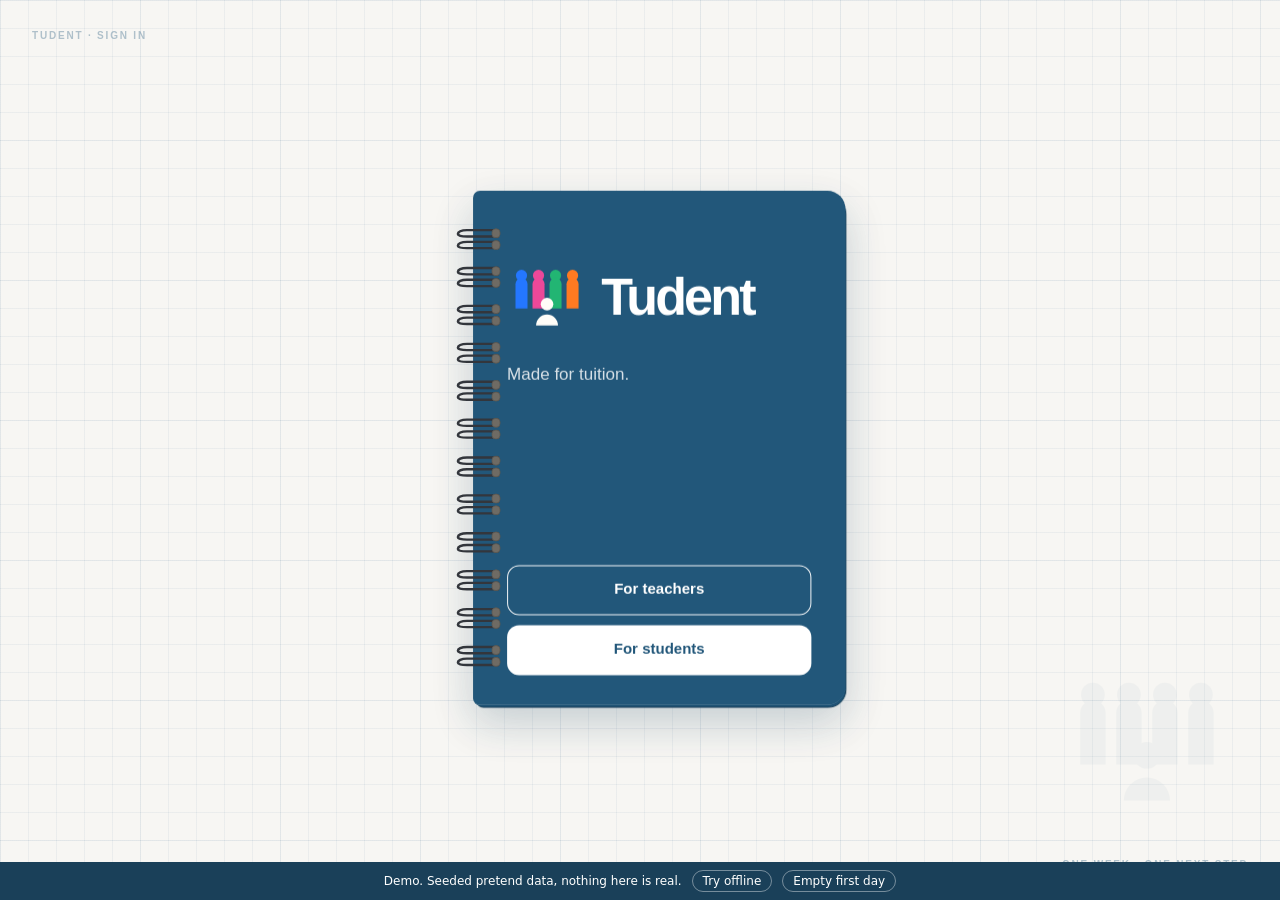
==== app/index.html @ 40d22a4b "Appearance picker live: five accents, semantic status locked Co-Authored-By: Claude Opus 5 <noreply@" ====
<!doctype html>
<html lang="en">
<head>
  <meta charset="UTF-8" />
  <meta name="viewport" content="width=device-width, initial-scale=1, viewport-fit=cover" />
  <meta name="theme-color" content="#f7f6f3" />
  <!-- Installability. The manifest, the icons and a service worker are the
       three things a browser wants before it will offer "Add to home screen".
       Icons are BUILD OUTPUT of packages/ui/icons: run scripts/build-icons.mjs,
       never hand-edit a PNG. Every one uses the SMALL CUT, because an icon is
       always small and the five-figure mark is illegible below about 64px
       (BRAND section 11, 2026-08-15). -->
  <link rel="manifest" href="./manifest.webmanifest" />
  <link rel="icon" href="./icons/favicon.svg" type="image/svg+xml" />
  <link rel="icon" href="./icons/favicon-32.png" sizes="32x32" type="image/png" />
  <link rel="icon" href="./icons/favicon-16.png" sizes="16x16" type="image/png" />
  <link rel="apple-touch-icon" href="./icons/apple-touch-icon.png" />
  <meta name="apple-mobile-web-app-capable" content="yes" />
  <meta name="apple-mobile-web-app-status-bar-style" content="default" />
  <meta name="apple-mobile-web-app-title" content="Tudent" />
  <title>Tudent</title>
  <script type="module" crossorigin src="./assets/index-Cj8TeMEC.js"></script>
  <link rel="stylesheet" crossorigin href="./assets/index-D0uUT3bD.css">
</head>
<body>
  <div class="statusfill" aria-hidden="true"></div>
  <div id="app">
    <!-- Usable navigation BEFORE any enhancement: if no script ever runs,
         these ordinary links still route. The app replaces this node. -->
    <nav aria-label="Open Tudent" style="min-height:100dvh;display:flex;flex-direction:column;align-items:center;justify-content:center;gap:12px;padding:20px">
      <strong style="font-size:26px">Tudent</strong>
      <p>Made for tuition.</p>
      <a href="../teacher/" data-nojs-teacher>For teachers</a>
      <a href="#student" data-nojs-student>For students</a>
      <noscript><p>Tudent needs JavaScript to sign you in. The links above
      still take you to the right door.</p></noscript>
    </nav>
  </div>
</body>
</html>
---- app/assets/index-D0uUT3bD.css ----
:root{--sat: env(safe-area-inset-top, 0px);--sab: env(safe-area-inset-bottom, 0px);--bg: #0d1a24;--bg-2: #122433;--card: #16293a;--surface-2: #1c3247;--ink: #f2f6f9;--ink-2: #9db2c4;--muted: #7893a9;--line: #22415a;--accent: #3d9be9;--accent-deep: #2b7fc4;--accent-ink: #08131c;--danger: #e36b5f;--good: #37c48b;--warn: #e2a33f;--role-personal: var(--accent);--role-attention: var(--accent)}:root[data-accent=multi]{--accent: #3d9be9;--accent-deep: #2b7fc4;--role-personal: #fb7c02;--role-attention: #f2789f}:root[data-accent=blue]{--accent: #3d9be9;--accent-deep: #2b7fc4}:root[data-accent=pink]{--accent: #f2789f;--accent-deep: #d1567e}:root[data-accent=green]{--accent: #34c78a;--accent-deep: #24a26e}:root[data-accent=orange]{--accent: #fb9d3c;--accent-deep: #d97e20}:root{--t-caption: 13px;--t-body: 15px;--t-title: 18px;--t-heading: 22px;--t-display: 26px;--track-title: -.01em;--track-heading: -.015em;--track-display: -.02em;--leading-body: 1.5;--leading-tight: 1.25;--s1: 4px;--s2: 8px;--s3: 12px;--s4: 16px;--s5: 20px;--s6: 24px;--s8: 32px;--gap: var(--s3);--gap-tight: var(--s2);--gap-sec: var(--s6);--ease: cubic-bezier(.2, 0, 0, 1);--dur-fast: .15s;--dur: .2s}*{box-sizing:border-box;margin:0}[hidden]{display:none!important}html{touch-action:manipulation;overscroll-behavior-y:none;-webkit-text-size-adjust:100%}body{background:var(--bg);background-image:radial-gradient(1200px 600px at 50% -10%,color-mix(in srgb,var(--accent) 13%,transparent),transparent 60%);color:var(--ink);font:var(--t-body)/var(--leading-body) -apple-system,BlinkMacSystemFont,"Segoe UI",Roboto,sans-serif;min-height:100dvh;overscroll-behavior-y:none;padding-bottom:calc(var(--s6) + var(--sab))}*{-webkit-tap-highlight-color:transparent}button,[role=button],a.btn{-webkit-touch-callout:none;-webkit-user-select:none;user-select:none}.statusfill{position:fixed;top:0;left:0;right:0;height:var(--sat);background:var(--bg);z-index:40}.entry-canvas,.book-scene{--bg: #f7f6f3;--card: #ffffff;--ink: #191817;--ink-2: #454138;--muted: #6f6b64;--line: #e4e1da;--accent: #22577a;--accent-deep: #1a4059;--accent-ink: #ffffff;--danger: #9c3325;color:var(--ink)}.entry-canvas .card,.book-scene .card{box-shadow:none;border-radius:12px}.entry-canvas .btn.primary,.book-scene .btn.primary{box-shadow:none;font-weight:600}.topbar{position:sticky;top:0;z-index:30;background:var(--bg);padding:calc(var(--s4) + var(--sat)) var(--s5) var(--s4);display:flex;align-items:baseline;gap:var(--s3)}.topbar h1{font-size:var(--t-title);font-weight:700;letter-spacing:var(--track-title);line-height:1.5}.topbar .back{border:0;background:none;color:var(--muted);font-size:var(--t-body);padding:var(--s1) var(--s2) var(--s1) 0;cursor:pointer}.page{max-width:560px;margin:0 auto;padding:var(--s1) var(--s5) 0}.page>*+*{margin-top:var(--gap)}.page>.sec{margin-top:var(--gap-sec)}.page>.sec+*{margin-top:var(--gap-tight)}@keyframes page-enter{0%{opacity:0;transform:translateY(6px)}to{opacity:1;transform:translateY(0)}}.page>*{animation:page-enter var(--dur) var(--ease) both}.lede{font-size:var(--t-heading);font-weight:750;letter-spacing:var(--track-heading);line-height:var(--leading-tight);max-width:26ch}.sec{font-size:var(--t-caption);font-weight:600;color:var(--muted)}.hint{font-size:var(--t-caption);color:var(--muted)}.strong{font-weight:650}.card{background:var(--card);border:1px solid var(--line);border-radius:16px;padding:var(--s4);box-shadow:0 10px 26px #00000047,inset 0 1px #ffffff0d}.card.primary{border:1.5px solid var(--accent);box-shadow:0 6px 18px color-mix(in srgb,var(--accent) 10%,transparent)}.plain-list{display:flex;flex-direction:column}.plain-list>*{padding:var(--s3) 0;border-top:1px solid var(--line)}.plain-list>:first-child{border-top:0}.li-row{display:flex;align-items:flex-start;gap:var(--s3);padding:var(--s3) 0;border-top:1px solid var(--line);font-size:var(--t-caption);color:var(--ink-2);text-align:left}.li-row:first-of-type{border-top:0}.li-icon{width:18px;height:18px;flex:none;margin-top:1px;color:var(--muted)}.card>*+*{margin-top:calc(var(--s2) + 2px)}.row{display:flex;align-items:center;justify-content:space-between;gap:var(--s3)}.row .grow{flex:1;min-width:0}.list{display:flex;flex-direction:column}.list>*{padding:var(--s3) 0;border-top:1px solid var(--line)}.list>:first-child{border-top:0;padding-top:0}.list>:last-child{padding-bottom:0}.list>.today{padding-block:var(--s4)}.today .strong{font-size:var(--t-title);font-weight:700;letter-spacing:var(--track-title)}.today .strong+.hint{color:var(--accent);font-weight:600}.empty{text-align:center;padding:var(--s8) var(--s4);font-size:var(--t-body);color:var(--muted);max-width:30ch;margin-inline:auto}.qr-card{display:flex;flex-direction:column;align-items:center;gap:var(--s2)}.qr-box{width:220px;max-width:100%;background:#fff;color:#000;border-radius:12px;padding:var(--s3)}.qr-box svg{display:block;width:100%;height:auto}.accent-choices{display:flex;flex-wrap:wrap;gap:var(--s2)}.accent-choice{min-height:44px;display:inline-flex;align-items:center;gap:var(--s2);padding:0 var(--s3);border:1px solid var(--line);border-radius:14px;background:var(--card);color:var(--ink-2);font:inherit;font-weight:650;font-size:var(--t-caption)}.accent-choice[aria-pressed=true]{border-color:var(--accent);color:var(--ink);box-shadow:0 0 0 2px color-mix(in srgb,var(--accent) 34%,transparent)}.accent-swatch{--sw: var(--accent);width:16px;height:16px;border-radius:50%;flex:0 0 auto;background:var(--sw)}.accent-swatch.multi{width:38px;border-radius:6px;background:linear-gradient(90deg,#3d9be9 0,#3d9be9 25%,#f2789f 25%,#f2789f 50%,#34c78a 50%,#34c78a 75%,#fb9d3c 75%)}.sec{display:flex;align-items:center;gap:var(--s2);letter-spacing:.1em;text-transform:uppercase;font-size:12px}.sec:after{content:"";flex:1;height:1px;background:var(--line)}.hero{position:relative;overflow:hidden;border-radius:20px;padding:var(--s5);background:linear-gradient(155deg,color-mix(in srgb,var(--accent) 30%,#0f2233),color-mix(in srgb,var(--accent) 14%,#0d1a24) 62%,color-mix(in srgb,var(--accent) 9%,#0d1a24));border:1px solid color-mix(in srgb,var(--accent) 42%,var(--line));box-shadow:0 18px 40px #0000006b,inset 0 1px #ffffff12}.hero:after{content:"";position:absolute;inset:-40% -30% auto auto;width:260px;height:260px;pointer-events:none;background:radial-gradient(circle,color-mix(in srgb,var(--accent) 34%,transparent),transparent 62%)}.hero .eyebrow{display:flex;align-items:center;gap:7px;font-size:11.5px;font-weight:750;letter-spacing:.1em;text-transform:uppercase;color:#8ecbff;margin-bottom:var(--s3)}.hero h2,.hero .h2{font-size:23px;line-height:1.5;letter-spacing:-.02em;font-weight:750}.hero .meta{margin-top:5px;font-size:13.5px;color:color-mix(in srgb,var(--ink) 82%,var(--accent))}.hero .btn-row{margin-top:var(--s4)}.dot{width:7px;height:7px;border-radius:50%;background:var(--good);box-shadow:0 0 0 4px #37c48b2e}.stats{display:grid;grid-template-columns:repeat(3,1fr);gap:10px}.stat{background:var(--card);border:1px solid var(--line);border-radius:16px;padding:13px 12px}.stat b{display:block;font-size:21px;font-weight:750;letter-spacing:-.02em}.stat span{display:block;font-size:11.5px;color:var(--muted);margin-top:2px}.stat.good b{color:var(--good)}.stat.warn b{color:var(--warn)}.ico{width:40px;height:40px;border-radius:12px;flex:0 0 auto;background:var(--surface-2);border:1px solid var(--line);display:grid;place-items:center;color:#8ecbff}.pill{font-size:11px;font-weight:750;padding:3px 9px;border-radius:20px;flex:0 0 auto;border:1px solid var(--line);color:var(--ink-2)}.pill.on{background:#37c48b26;color:var(--good);border-color:#37c48b4d}.pill.due{background:#e2a33f24;color:var(--warn);border-color:#e2a33f4d}.money-card .big{font-size:30px;font-weight:750;letter-spacing:-.02em}.split-bar{height:8px;border-radius:5px;background:var(--surface-2);overflow:hidden;margin-top:13px;display:flex}.split-bar i{display:block;height:100%}.legend{display:flex;gap:14px;margin-top:9px;font-size:12px;color:var(--ink-2);flex-wrap:wrap}.legend em{font-style:normal;display:inline-flex;align-items:center;gap:6px}.legend .sw{width:9px;height:9px;border-radius:3px;display:inline-block}label{display:block;font-size:var(--t-caption);color:var(--muted)}label>*+*{margin-top:var(--s1)}input,select{width:100%;font:inherit;color:var(--ink);background:var(--card);border:1px solid var(--line);border-radius:10px;padding:var(--s3)}select{padding-right:calc(var(--s3) + 18px);text-overflow:ellipsis;white-space:nowrap;overflow:hidden}input:focus-visible,select:focus-visible,button:focus-visible{outline:2px solid var(--accent);outline-offset:1px}@media (pointer: coarse){input,select{font-size:16px!important}}.field-pair{display:flex;gap:var(--s2)}.field-pair>*{flex:1;min-width:0}button{font:inherit;cursor:pointer}@media (max-width: 480px){.btn-row{flex-direction:column;align-items:stretch}.btn-row>.btn{width:100%}}.section-nav{display:flex;flex-wrap:wrap;gap:var(--s1) var(--s3)}.section-nav .btn{min-height:44px}button,.btn,[role=button]{transition:transform var(--dur-fast) var(--ease),opacity var(--dur-fast) var(--ease)}button:active,.btn:active,[role=button]:active{transform:scale(.97)}.btn{display:inline-flex;align-items:center;justify-content:center;min-height:44px;padding:0 var(--s5);border-radius:10px;border:1px solid var(--line);background:var(--card);color:var(--ink);font-weight:600;text-decoration:none}.btn.primary{background:var(--accent);border-color:var(--accent);color:var(--accent-ink);font-weight:750;box-shadow:0 8px 20px #2f86cc59}.btn.quiet{border:0;background:none;color:var(--accent);padding:0 var(--s2);min-height:44px}.btn.danger-quiet{border:0;background:none;color:var(--danger);padding:0 var(--s2);min-height:44px}.btn.full{width:100%}.btn[disabled]{opacity:.5;cursor:default;transform:none}.btn-row{display:flex;gap:var(--s2);flex-wrap:wrap}.seg{display:flex;width:100%;border:1px solid var(--line);border-radius:10px;overflow:hidden;background:var(--card)}.seg>button{flex:1 1 0;min-width:0;min-height:44px;border:0;background:none;color:var(--ink-2);font-weight:600;font-size:var(--t-body)}.seg>button+button{border-left:1px solid var(--line)}.seg>button[aria-pressed=true]{background:var(--accent);color:var(--accent-ink)}.reco-title{font-size:var(--t-title);font-weight:700;letter-spacing:var(--track-title);line-height:var(--leading-tight);margin-top:var(--s4)}.tag{display:inline-block;font-size:12px;font-weight:600;padding:2px var(--s2);border-radius:999px;border:1px solid var(--line);color:var(--muted)}.tag.moved,.tag.extra{border-color:var(--accent);color:var(--accent)}.tag.cancelled{text-decoration:none;color:var(--danger);border-color:currentColor}.notice{font-size:var(--t-caption);color:var(--muted)}.error{font-size:var(--t-caption);color:var(--danger)}.code-display{font-size:var(--t-display);font-weight:700;letter-spacing:.06em;font-variant-numeric:tabular-nums;user-select:text;-webkit-user-select:text}.auth-wrap{min-height:calc(100dvh - var(--sat));display:flex;align-items:center;justify-content:center;padding:calc(var(--s4) + var(--sat)) var(--s4) calc(var(--s4) + var(--sab))}.auth-card{width:420px;max-width:94vw}.auth-card>*+*{margin-top:var(--s3)}@media (prefers-reduced-motion: reduce){*{animation:none!important;transition:none!important}}:root{--turn-duration: 2.5s;--turn-ease: cubic-bezier(.65, 0, .35, 1);--hinge-x: 20px;--cover-inside: color-mix(in srgb, var(--accent) 86%, #ffffff);--nb-radius: 18px}.entry-canvas{position:fixed;top:0;right:0;bottom:0;left:0;z-index:0;display:grid;place-items:center;padding:max(24px,env(safe-area-inset-top)) max(12px,env(safe-area-inset-right)) max(24px,env(safe-area-inset-bottom)) max(12px,env(safe-area-inset-left));background-color:var(--bg);background-image:linear-gradient(rgba(34,87,122,.045) 1px,transparent 1px),linear-gradient(90deg,rgba(34,87,122,.045) 1px,transparent 1px),linear-gradient(rgba(34,87,122,.055) 1px,transparent 1px),linear-gradient(90deg,rgba(34,87,122,.055) 1px,transparent 1px);background-size:140px 140px,140px 140px,28px 28px,28px 28px;overflow-x:clip}.paper-chrome{position:absolute;top:0;right:0;bottom:0;left:0;overflow:hidden;color:color-mix(in srgb,var(--accent) 34%,transparent);pointer-events:none}.paper-index,.paper-caption{position:absolute;margin:0;font-size:10px;font-weight:760;letter-spacing:.18em;text-transform:uppercase}.paper-index{top:28px;left:32px}.paper-caption{right:32px;bottom:28px;text-align:right}.paper-swatches{position:absolute;left:32px;bottom:28px;display:flex;gap:7px}.paper-swatches i{width:6px;height:6px;border-radius:50%}.paper-swatches i:nth-child(1){background:#2477ff}.paper-swatches i:nth-child(2){background:#ec4899}.paper-swatches i:nth-child(3){background:#22b573}.paper-swatches i:nth-child(4){background:#ff7a21}.paper-watermark{position:absolute;right:max(40px,calc(50% - 640px));bottom:88px;width:190px;height:144px;opacity:.035}.paper-watermark *{fill:var(--accent)}.paper-watermark .watermark-cutout{fill:var(--bg)}.entry-shell{position:relative;z-index:1;width:min(calc(100vw - 24px),430px)}.scene{position:relative;width:min(100%,calc(76dvh - 79px));margin-inline:auto;padding:10px 10px 14px 30px;perspective:1450px;perspective-origin:22% 50%;overflow:visible}.notebook{position:relative;width:100%;aspect-ratio:.76;transform-style:preserve-3d}.scene[data-turning=true] .cover{will-change:transform}.scene[data-turning=true] .page-content,.scene[data-turning=true] .cover{pointer-events:none}.page-stack,.signin-page,.cover{position:absolute;top:0;right:0;bottom:0;left:18px;border-radius:7px var(--nb-radius) var(--nb-radius) 7px}.page-stack{transform:translate(3px,4px) translateZ(-7px);background:var(--accent);border:1px solid var(--accent-deep)}.signin-page{display:flex;flex-direction:column;justify-content:center;padding:40px 34px 36px 78px;overflow:hidden;background:var(--card);border:1px solid var(--line);box-shadow:0 18px 45px color-mix(in srgb,var(--accent) 8%,transparent);transform:translateZ(0);backface-visibility:hidden;-webkit-backface-visibility:hidden}.page-content{opacity:1;transform:none;pointer-events:none}.scene[data-state=open] .page-content,.scene[data-state=settled] .page-content{pointer-events:auto}.cover{transform-origin:var(--hinge-x) 50%;transform-style:preserve-3d;transform:translateZ(1px) rotateY(0);transition:transform var(--turn-duration) var(--turn-ease)}.scene[data-state=open] .cover,.scene[data-state=settled] .cover{transform:translateZ(-1px) rotateY(-360deg);pointer-events:none}.scene[data-state=settled] .cover{transition:none}.cover-face{position:absolute;top:0;right:0;bottom:0;left:0;overflow:hidden;border-radius:7px var(--nb-radius) var(--nb-radius) 7px;backface-visibility:hidden;-webkit-backface-visibility:hidden}.cover-front{display:flex;flex-direction:column;padding:72px 34px 30px;color:var(--accent-ink);background:var(--accent);transform:translateZ(.4px);box-shadow:0 18px 42px color-mix(in srgb,var(--accent-deep) 16%,transparent)}.cover-back{transform:rotateY(180deg) translateZ(.4px);background:var(--cover-inside);border:1px solid var(--accent-deep);box-shadow:0 16px 36px color-mix(in srgb,var(--accent-deep) 12%,transparent)}.spiral{position:absolute;z-index:20;top:32px;bottom:36px;left:30px;width:48px;display:block;pointer-events:none}.spiral-svg{width:100%;height:100%;overflow:visible}.coil-wire{fill:none;stroke:#33363c;stroke-width:2.6;stroke-linecap:round;stroke-linejoin:round;vector-effect:non-scaling-stroke}.coil-hole{fill:#6f6b64;stroke:#5c5952;stroke-width:.8;vector-effect:non-scaling-stroke}.brand-lockup{display:flex;align-items:center;gap:16px;width:max-content;max-width:100%;margin-bottom:18px}.brand-symbol{width:78px;height:auto;flex:0 0 auto;overflow:visible}.brand-name{margin:0;font-size:clamp(40px,10vw,52px);line-height:.95;letter-spacing:-.055em;font-weight:780}.cover-tagline{max-width:260px;margin:14px 0 0;color:color-mix(in srgb,var(--accent-ink) 82%,transparent);font-size:17px;line-height:1.4}.choices{display:grid;gap:10px;margin-top:auto}.choice{min-height:50px;display:grid;place-items:center;border:1.5px solid color-mix(in srgb,var(--accent-ink) 94%,transparent);border-radius:12px;color:var(--accent-ink);background:transparent;text-decoration:none;font-weight:700;cursor:pointer;transition:transform .12s ease,background-color .12s ease}.choice.primary{color:var(--accent);background:var(--accent-ink)}.choice:active{transform:scale(.985)}.choice:focus-visible,.signin-page .btn:focus-visible{outline:3px solid #ffb35f;outline-offset:3px}.page-wordmark{color:var(--muted);font-size:13px;font-weight:750;letter-spacing:.08em;text-transform:uppercase}.signin-page .page-wordmark{position:absolute;top:26px;left:78px}.signin-page .lede{margin:0;font-size:31px;line-height:1.1;letter-spacing:-.035em}.signin-page>.hint{margin:18px 0 36px;font-size:16px;line-height:1.55;max-width:30ch}.signin-page .signin-support{margin-top:16px;max-width:34ch}@media (max-width: 720px){.paper-caption,.paper-watermark{display:none}.paper-index{top:max(14px,env(safe-area-inset-top));left:max(16px,env(safe-area-inset-left));font-size:9px;opacity:.72}.paper-swatches{left:max(16px,env(safe-area-inset-left));bottom:max(14px,env(safe-area-inset-bottom))}}@media (max-width: 480px){.entry-canvas{padding:max(14px,env(safe-area-inset-top)) max(8px,env(safe-area-inset-right)) max(14px,env(safe-area-inset-bottom)) max(8px,env(safe-area-inset-left));background-size:120px 120px,120px 120px,24px 24px,24px 24px}.entry-shell{width:min(100%,390px)}.scene{--hinge-x: 17.5px;padding:6px 6px 10px 24px;perspective:1250px;perspective-origin:18% 50%}.notebook{width:min(100%,calc(76dvh - 43px))}.page-stack,.signin-page,.cover{top:0;right:0;bottom:0;left:16px;border-radius:6px 16px 16px 6px}.cover-front{padding:clamp(54px,9dvh,68px) 24px 24px}.signin-page{padding:30px 22px 30px 64px}.signin-page .page-wordmark{top:20px;left:64px}.cover-front{box-shadow:0 12px 28px color-mix(in srgb,var(--accent-deep) 13%,transparent)}.cover-back{box-shadow:0 10px 24px color-mix(in srgb,var(--accent-deep) 10%,transparent)}.spiral{top:24px;bottom:28px;left:24px;width:43px}.coil-wire{stroke-width:1.8}.brand-lockup{gap:13px;margin-bottom:16px}.brand-symbol{width:68px}.brand-name{font-size:clamp(38px,11vw,46px)}.cover-tagline{margin-top:12px;font-size:15.5px}.choices{gap:9px}.choice{min-height:52px;border-radius:13px}.page-wordmark{font-size:12px}.signin-page .lede{font-size:29px}.signin-page>.hint{margin:16px 0 30px;font-size:15px}.signin-page .btn{min-height:54px;border-radius:13px}}@media (max-width: 340px){.scene{padding-left:20px}.cover-front,.signin-page{padding-inline:20px}.brand-name{font-size:38px}.signin-page .lede{font-size:27px}}@media (max-height: 520px){.paper-index,.paper-swatches{display:none}}@media (max-height: 660px){.entry-shell{width:min(calc(100vw - 16px),350px)}.cover-front,.signin-page{padding-top:clamp(46px,8dvh,58px)}}@media (max-height: 500px) and (orientation: landscape){.notebook{width:min(100%,calc(76dvh - 21px))}}@media (prefers-reduced-motion: reduce){.cover{transform:none!important;transition:opacity .17s linear}.scene[data-state=open] .cover,.scene[data-state=settled] .cover{opacity:0;pointer-events:none}.notebook{transform:none!important;transition:none!important}}.scene[data-presentation=plain]{padding:0;perspective:none}.scene[data-presentation=plain] .notebook{aspect-ratio:auto}.scene[data-presentation=plain] .cover,.scene[data-presentation=plain] .page-stack,.scene[data-presentation=plain] .spiral{display:none}.scene[data-presentation=plain] .signin-page{position:static}.toolbar{display:flex;flex-wrap:wrap;gap:var(--s2);align-items:flex-end}.toolbar>*{flex:1 1 140px;min-width:0}.toolbar .grow-2{flex:2 1 200px}.count-line{font-size:var(--t-caption);color:var(--muted);font-variant-numeric:tabular-nums}.roster-row{display:flex;align-items:flex-start;gap:var(--s3);width:100%;text-align:left;background:none;border:0;padding:var(--s3) 0;border-top:1px solid var(--line);color:inherit;font:inherit}.roster-row:first-child{border-top:0;padding-top:0}.roster-row .grow{flex:1;min-width:0}.roster-name{display:-webkit-box;-webkit-box-orient:vertical;-webkit-line-clamp:2;font-weight:650;overflow:hidden;white-space:normal;overflow-wrap:anywhere}.roster-meta,.roster-sub{display:block;overflow:hidden;text-overflow:ellipsis;white-space:nowrap}.roster-meta{font-size:var(--t-caption);color:var(--ink-2)}.roster-sub{font-size:var(--t-caption);color:var(--muted)}.roster-av{width:36px;height:36px;flex:none;border-radius:999px;background:var(--bg);border:1px solid var(--line);display:flex;align-items:center;justify-content:center;font-size:var(--t-caption);font-weight:650;color:var(--ink-2)}.status-tag{font-size:12px;font-weight:600;padding:2px var(--s2);border-radius:999px;border:1px solid var(--line);color:var(--muted);white-space:nowrap}.status-tag.is-active{border-color:var(--accent);color:var(--accent)}.status-tag.is-ended{border-color:var(--danger);color:var(--danger)}.roster-table{display:none}@media (min-width: 900px){.phone-only{display:none}}@media (max-width: 899px){body.detail-open .roster-pane,body.detail-open #r-export{display:none}}@media (min-width: 900px){.page{max-width:1040px}.roster-list{display:none}.roster-table{display:table;width:100%;border-collapse:collapse}.roster-table th,.roster-table td{text-align:left;padding:var(--s3) var(--s2);border-bottom:1px solid var(--line);font-size:var(--t-body)}.roster-table th{font-size:var(--t-caption);font-weight:600;color:var(--muted);border-bottom:1px solid var(--line)}.roster-table th button{background:none;border:0;padding:0;font:inherit;color:inherit;cursor:pointer;display:inline-flex;gap:4px;align-items:center}.roster-table tbody tr{cursor:pointer}.roster-table tbody tr:hover{background:var(--bg)}.roster-table td.num{font-variant-numeric:tabular-nums}}.roll-day{font-weight:650}.roll-turnout{color:var(--muted);font-size:var(--t-caption);margin-top:var(--s1)}.roll-row{display:flex;align-items:center;gap:var(--s3);width:100%;text-align:left;min-height:56px;background:none;border:0;padding:var(--s3) var(--s2);border-top:1px solid var(--line);color:inherit;font:inherit;border-radius:10px;transition:background-color var(--dur-fast) var(--ease)}.roll-row:first-child{border-top:0}.roll-row:active{background:var(--bg)}.roll-row .grow{flex:1;min-width:0}.mark-tag{font-size:12px;font-weight:650;padding:4px var(--s2);border-radius:999px;border:1px solid var(--line);color:var(--muted);white-space:nowrap;min-width:62px;text-align:center}.mark-tag.is-unmarked,.mark-tag.is-present{border-color:var(--line);color:var(--muted)}.mark-tag.is-absent{border-color:var(--danger);color:var(--danger)}.mark-tag.is-late{border-color:var(--accent);color:var(--accent)}.roll-row.is-absent{background:color-mix(in srgb,var(--danger) 7%,transparent)}.roll-row.is-late{background:color-mix(in srgb,var(--accent) 7%,transparent)}.history-block{margin-top:var(--s4);border-top:1px solid var(--line);padding-top:var(--s3)}@media (min-width: 900px){.roll-list{max-width:520px}}.kpi-figure{font-size:var(--t-display);font-weight:700;font-variant-numeric:tabular-nums;letter-spacing:-.01em}.kpi-split{display:flex;flex-wrap:wrap;gap:var(--s2) var(--s4);margin-top:var(--s3);padding-top:var(--s3);border-top:1px solid var(--line);font-size:var(--t-caption);color:var(--muted)}.money{font-variant-numeric:tabular-nums;font-weight:650;white-space:nowrap}.money.is-negative,.kpi-split .is-negative{color:var(--danger)}.fee-line{padding:var(--s3) 0;border-top:1px solid var(--line)}.fee-line:first-child{border-top:0}.fee-line.is-reversal .roster-name{color:var(--danger)}.fee-foot{margin-top:var(--s1);align-items:center}.btn.small{padding:4px var(--s3);font-size:var(--t-caption);min-height:32px}.truth-card{position:relative}.truths{display:grid;gap:var(--s2);margin-top:var(--s3);padding-top:var(--s3);border-top:1px solid var(--line)}.truth{display:flex;gap:var(--s3);align-items:baseline}.truth-label{flex:none;min-width:68px;font-size:var(--t-caption);color:var(--muted)}.truth-value{flex:1;font-size:var(--t-body)}.refresh-tag{display:inline-block;margin-top:var(--s2);font-size:12px;font-weight:600;padding:2px var(--s2);border-radius:999px;border:1px solid var(--line);color:var(--muted)}.truth-gap{margin-top:var(--s3);padding:var(--s3);background:var(--bg);border-radius:10px;font-size:var(--t-caption);line-height:1.5}@media (min-width: 900px){.truth-label{min-width:84px}}.honour-head{display:flex;align-items:flex-start;gap:var(--s3)}.honour-head .grow{flex:1;min-width:0}.honour-dot{flex:none;width:10px;height:10px;margin-top:6px;border-radius:999px;background:var(--accent)}.honour-title{display:block;font-weight:650;font-size:var(--t-title)}.honour-when{display:block;font-size:var(--t-caption);color:var(--muted)}.honour-reason{margin-top:var(--s3);padding-top:var(--s3);border-top:1px solid var(--line);font-size:var(--t-body);color:var(--ink-2)}.join-as{margin-top:var(--s3);padding:var(--s3);background:var(--bg);border-radius:10px}.join-as-q{font-size:var(--t-body)}.join-as .hint{margin-top:var(--s2)}.join-as-photo{display:block;width:40px;height:40px;border-radius:50%;margin-bottom:var(--s2)}
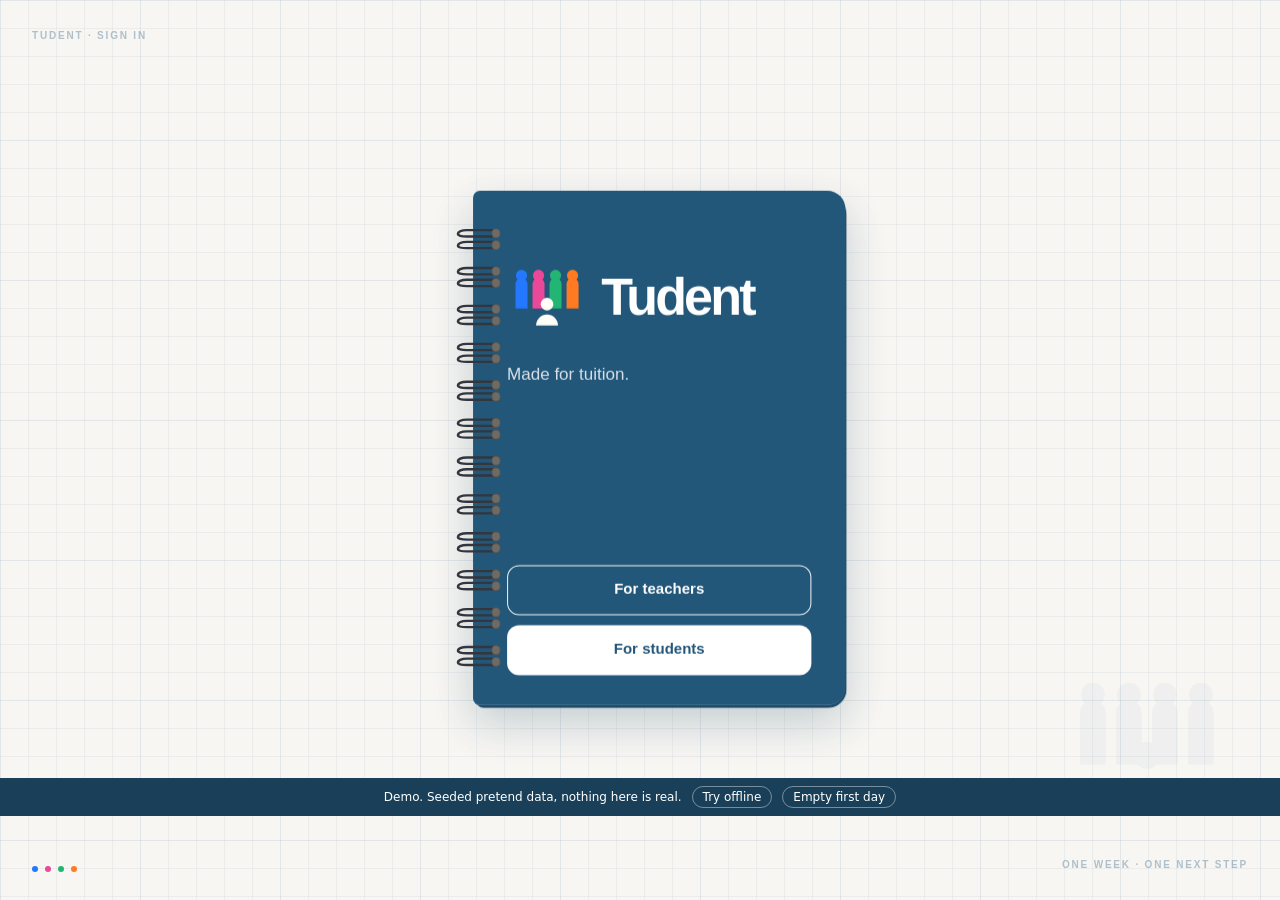
==== commit 861c2907: "Continuity: tab bar, screen transitions, scroll memory, press states Co-Authored-By: Claude Opus 5 <" ====
--- a/app/index.html
+++ b/app/index.html
@@ -19,8 +19,8 @@
   <meta name="apple-mobile-web-app-status-bar-style" content="default" />
   <meta name="apple-mobile-web-app-title" content="Tudent" />
   <title>Tudent</title>
-  <script type="module" crossorigin src="./assets/index-Cj8TeMEC.js"></script>
-  <link rel="stylesheet" crossorigin href="./assets/index-D0uUT3bD.css">
+  <script type="module" crossorigin src="./assets/index-DF1IIbre.js"></script>
+  <link rel="stylesheet" crossorigin href="./assets/index-BKJsf-Qd.css">
 </head>
 <body>
   <div class="statusfill" aria-hidden="true"></div>
--- a/app/assets/index-BKJsf-Qd.css
+++ b/app/assets/index-BKJsf-Qd.css
@@ -0,0 +1 @@
+:root{--sat: env(safe-area-inset-top, 0px);--sab: env(safe-area-inset-bottom, 0px);--bg: #0d1a24;--bg-2: #122433;--card: #16293a;--surface-2: #1c3247;--ink: #f2f6f9;--ink-2: #9db2c4;--muted: #7893a9;--line: #22415a;--accent: #3d9be9;--accent-deep: #2b7fc4;--accent-ink: #08131c;--danger: #e36b5f;--good: #37c48b;--warn: #e2a33f;--role-personal: var(--accent);--role-attention: var(--accent)}:root[data-accent=multi]{--accent: #3d9be9;--accent-deep: #2b7fc4;--role-personal: #fb7c02;--role-attention: #f2789f}:root[data-accent=blue]{--accent: #3d9be9;--accent-deep: #2b7fc4}:root[data-accent=pink]{--accent: #f2789f;--accent-deep: #d1567e}:root[data-accent=green]{--accent: #34c78a;--accent-deep: #24a26e}:root[data-accent=orange]{--accent: #fb9d3c;--accent-deep: #d97e20}:root{--t-caption: 13px;--t-body: 15px;--t-title: 18px;--t-heading: 22px;--t-display: 26px;--track-title: -.01em;--track-heading: -.015em;--track-display: -.02em;--leading-body: 1.5;--leading-tight: 1.25;--s1: 4px;--s2: 8px;--s3: 12px;--s4: 16px;--s5: 20px;--s6: 24px;--s8: 32px;--gap: var(--s3);--gap-tight: var(--s2);--gap-sec: var(--s6);--ease: cubic-bezier(.2, 0, 0, 1);--dur-fast: .15s;--dur: .2s}*{box-sizing:border-box;margin:0}[hidden]{display:none!important}html{touch-action:manipulation;overscroll-behavior-y:none;-webkit-text-size-adjust:100%}body{background:var(--bg);background-image:radial-gradient(1200px 600px at 50% -10%,color-mix(in srgb,var(--accent) 13%,transparent),transparent 60%);color:var(--ink);font:var(--t-body)/var(--leading-body) -apple-system,BlinkMacSystemFont,"Segoe UI",Roboto,sans-serif;min-height:100dvh;overscroll-behavior-y:none;padding-bottom:calc(var(--s6) + var(--sab))}*{-webkit-tap-highlight-color:transparent}button,[role=button],a.btn{-webkit-touch-callout:none;-webkit-user-select:none;user-select:none}.statusfill{position:fixed;top:0;left:0;right:0;height:var(--sat);background:var(--bg);z-index:40}.entry-canvas,.book-scene{--bg: #f7f6f3;--card: #ffffff;--ink: #191817;--ink-2: #454138;--muted: #6f6b64;--line: #e4e1da;--accent: #22577a;--accent-deep: #1a4059;--accent-ink: #ffffff;--danger: #9c3325;color:var(--ink)}.entry-canvas .card,.book-scene .card{box-shadow:none;border-radius:12px}.entry-canvas .btn.primary,.book-scene .btn.primary{box-shadow:none;font-weight:600}.topbar{position:sticky;top:0;z-index:30;background:var(--bg);padding:calc(var(--s4) + var(--sat)) var(--s5) var(--s4);display:flex;align-items:baseline;gap:var(--s3)}.topbar h1{font-size:var(--t-title);font-weight:700;letter-spacing:var(--track-title);line-height:1.5}.topbar .back{border:0;background:none;color:var(--muted);font-size:var(--t-body);padding:var(--s1) var(--s2) var(--s1) 0;cursor:pointer}.page{max-width:560px;margin:0 auto;padding:var(--s1) var(--s5) 0}.page>*+*{margin-top:var(--gap)}.page>.sec{margin-top:var(--gap-sec)}.page>.sec+*{margin-top:var(--gap-tight)}@keyframes page-enter{0%{opacity:0;transform:translateY(6px)}to{opacity:1;transform:translateY(0)}}.page>*{animation:page-enter var(--dur) var(--ease) both}.lede{font-size:var(--t-heading);font-weight:750;letter-spacing:var(--track-heading);line-height:var(--leading-tight);max-width:26ch}.sec{font-size:var(--t-caption);font-weight:600;color:var(--muted)}.hint{font-size:var(--t-caption);color:var(--muted)}.strong{font-weight:650}.card{background:var(--card);border:1px solid var(--line);border-radius:16px;padding:var(--s4);box-shadow:0 10px 26px #00000047,inset 0 1px #ffffff0d}.card.primary{border:1.5px solid var(--accent);box-shadow:0 6px 18px color-mix(in srgb,var(--accent) 10%,transparent)}.plain-list{display:flex;flex-direction:column}.plain-list>*{padding:var(--s3) 0;border-top:1px solid var(--line)}.plain-list>:first-child{border-top:0}.li-row{display:flex;align-items:flex-start;gap:var(--s3);padding:var(--s3) 0;border-top:1px solid var(--line);font-size:var(--t-caption);color:var(--ink-2);text-align:left}.li-row:first-of-type{border-top:0}.li-icon{width:18px;height:18px;flex:none;margin-top:1px;color:var(--muted)}.card>*+*{margin-top:calc(var(--s2) + 2px)}.row{display:flex;align-items:center;justify-content:space-between;gap:var(--s3)}.row .grow{flex:1;min-width:0}.list{display:flex;flex-direction:column}.list>*{padding:var(--s3) 0;border-top:1px solid var(--line)}.list>:first-child{border-top:0;padding-top:0}.list>:last-child{padding-bottom:0}.list>.today{padding-block:var(--s4)}.today .strong{font-size:var(--t-title);font-weight:700;letter-spacing:var(--track-title)}.today .strong+.hint{color:var(--accent);font-weight:600}.empty{text-align:center;padding:var(--s8) var(--s4);font-size:var(--t-body);color:var(--muted);max-width:30ch;margin-inline:auto}.qr-card{display:flex;flex-direction:column;align-items:center;gap:var(--s2)}.qr-box{width:220px;max-width:100%;background:#fff;color:#000;border-radius:12px;padding:var(--s3)}.qr-box svg{display:block;width:100%;height:auto}.accent-choices{display:flex;flex-wrap:wrap;gap:var(--s2)}.accent-choice{min-height:44px;display:inline-flex;align-items:center;gap:var(--s2);padding:0 var(--s3);border:1px solid var(--line);border-radius:14px;background:var(--card);color:var(--ink-2);font:inherit;font-weight:650;font-size:var(--t-caption)}.accent-choice[aria-pressed=true]{border-color:var(--accent);color:var(--ink);box-shadow:0 0 0 2px color-mix(in srgb,var(--accent) 34%,transparent)}.accent-swatch{--sw: var(--accent);width:16px;height:16px;border-radius:50%;flex:0 0 auto;background:var(--sw)}.accent-swatch.multi{width:38px;border-radius:6px;background:linear-gradient(90deg,#3d9be9 0,#3d9be9 25%,#f2789f 25%,#f2789f 50%,#34c78a 50%,#34c78a 75%,#fb9d3c 75%)}.sec{display:flex;align-items:center;gap:var(--s2);letter-spacing:.1em;text-transform:uppercase;font-size:12px}.sec:after{content:"";flex:1;height:1px;background:var(--line)}.hero{position:relative;overflow:hidden;border-radius:20px;padding:var(--s5);background:linear-gradient(155deg,color-mix(in srgb,var(--accent) 30%,#0f2233),color-mix(in srgb,var(--accent) 14%,#0d1a24) 62%,color-mix(in srgb,var(--accent) 9%,#0d1a24));border:1px solid color-mix(in srgb,var(--accent) 42%,var(--line));box-shadow:0 18px 40px #0000006b,inset 0 1px #ffffff12}.hero:after{content:"";position:absolute;inset:-40% -30% auto auto;width:260px;height:260px;pointer-events:none;background:radial-gradient(circle,color-mix(in srgb,var(--accent) 34%,transparent),transparent 62%)}.hero .eyebrow{display:flex;align-items:center;gap:7px;font-size:11.5px;font-weight:750;letter-spacing:.1em;text-transform:uppercase;color:#8ecbff;margin-bottom:var(--s3)}.hero h2,.hero .h2{font-size:23px;line-height:1.5;letter-spacing:-.02em;font-weight:750}.hero .meta{margin-top:5px;font-size:13.5px;color:color-mix(in srgb,var(--ink) 82%,var(--accent))}.hero .btn-row{margin-top:var(--s4)}.dot{width:7px;height:7px;border-radius:50%;background:var(--good);box-shadow:0 0 0 4px #37c48b2e}.stats{display:grid;grid-template-columns:repeat(3,1fr);gap:10px}.stat{background:var(--card);border:1px solid var(--line);border-radius:16px;padding:13px 12px}.stat b{display:block;font-size:21px;font-weight:750;letter-spacing:-.02em}.stat span{display:block;font-size:11.5px;color:var(--muted);margin-top:2px}.stat.good b{color:var(--good)}.stat.warn b{color:var(--warn)}.ico{width:40px;height:40px;border-radius:12px;flex:0 0 auto;background:var(--surface-2);border:1px solid var(--line);display:grid;place-items:center;color:#8ecbff}.pill{font-size:11px;font-weight:750;padding:3px 9px;border-radius:20px;flex:0 0 auto;border:1px solid var(--line);color:var(--ink-2)}.pill.on{background:#37c48b26;color:var(--good);border-color:#37c48b4d}.pill.due{background:#e2a33f24;color:var(--warn);border-color:#e2a33f4d}.money-card .big{font-size:30px;font-weight:750;letter-spacing:-.02em}.split-bar{height:8px;border-radius:5px;background:var(--surface-2);overflow:hidden;margin-top:13px;display:flex}.split-bar i{display:block;height:100%}.legend{display:flex;gap:14px;margin-top:9px;font-size:12px;color:var(--ink-2);flex-wrap:wrap}.legend em{font-style:normal;display:inline-flex;align-items:center;gap:6px}.legend .sw{width:9px;height:9px;border-radius:3px;display:inline-block}label{display:block;font-size:var(--t-caption);color:var(--muted)}label>*+*{margin-top:var(--s1)}input,select{width:100%;font:inherit;color:var(--ink);background:var(--card);border:1px solid var(--line);border-radius:10px;padding:var(--s3)}select{padding-right:calc(var(--s3) + 18px);text-overflow:ellipsis;white-space:nowrap;overflow:hidden}input:focus-visible,select:focus-visible,button:focus-visible{outline:2px solid var(--accent);outline-offset:1px}@media (pointer: coarse){input,select{font-size:16px!important}}.field-pair{display:flex;gap:var(--s2)}.field-pair>*{flex:1;min-width:0}button{font:inherit;cursor:pointer}@media (max-width: 480px){.btn-row{flex-direction:column;align-items:stretch}.btn-row>.btn{width:100%}}.section-nav{display:flex;flex-wrap:wrap;gap:var(--s1) var(--s3)}.section-nav .btn{min-height:44px}button,.btn,[role=button]{transition:transform var(--dur-fast) var(--ease),opacity var(--dur-fast) var(--ease)}button:active,.btn:active,[role=button]:active{transform:scale(.97)}.btn{display:inline-flex;align-items:center;justify-content:center;min-height:44px;padding:0 var(--s5);border-radius:10px;border:1px solid var(--line);background:var(--card);color:var(--ink);font-weight:600;text-decoration:none}.btn.primary{background:var(--accent);border-color:var(--accent);color:var(--accent-ink);font-weight:750;box-shadow:0 8px 20px #2f86cc59}.btn.quiet{border:0;background:none;color:var(--accent);padding:0 var(--s2);min-height:44px}.btn.danger-quiet{border:0;background:none;color:var(--danger);padding:0 var(--s2);min-height:44px}.btn.full{width:100%}.btn[disabled]{opacity:.5;cursor:default;transform:none}.btn-row{display:flex;gap:var(--s2);flex-wrap:wrap}.seg{display:flex;width:100%;border:1px solid var(--line);border-radius:10px;overflow:hidden;background:var(--card)}.seg>button{flex:1 1 0;min-width:0;min-height:44px;border:0;background:none;color:var(--ink-2);font-weight:600;font-size:var(--t-body)}.seg>button+button{border-left:1px solid var(--line)}.seg>button[aria-pressed=true]{background:var(--accent);color:var(--accent-ink)}.reco-title{font-size:var(--t-title);font-weight:700;letter-spacing:var(--track-title);line-height:var(--leading-tight);margin-top:var(--s4)}.tag{display:inline-block;font-size:12px;font-weight:600;padding:2px var(--s2);border-radius:999px;border:1px solid var(--line);color:var(--muted)}.tag.moved,.tag.extra{border-color:var(--accent);color:var(--accent)}.tag.cancelled{text-decoration:none;color:var(--danger);border-color:currentColor}.notice{font-size:var(--t-caption);color:var(--muted)}.error{font-size:var(--t-caption);color:var(--danger)}.code-display{font-size:var(--t-display);font-weight:700;letter-spacing:.06em;font-variant-numeric:tabular-nums;user-select:text;-webkit-user-select:text}.auth-wrap{min-height:calc(100dvh - var(--sat));display:flex;align-items:center;justify-content:center;padding:calc(var(--s4) + var(--sat)) var(--s4) calc(var(--s4) + var(--sab))}.auth-card{width:420px;max-width:94vw}.auth-card>*+*{margin-top:var(--s3)}@media (prefers-reduced-motion: reduce){*{animation:none!important;transition:none!important}}:root{--turn-duration: 2.5s;--turn-ease: cubic-bezier(.65, 0, .35, 1);--hinge-x: 20px;--cover-inside: color-mix(in srgb, var(--accent) 86%, #ffffff);--nb-radius: 18px}.entry-canvas{position:fixed;top:0;right:0;bottom:0;left:0;z-index:0;display:grid;place-items:center;padding:max(24px,env(safe-area-inset-top)) max(12px,env(safe-area-inset-right)) max(24px,env(safe-area-inset-bottom)) max(12px,env(safe-area-inset-left));background-color:var(--bg);background-image:linear-gradient(rgba(34,87,122,.045) 1px,transparent 1px),linear-gradient(90deg,rgba(34,87,122,.045) 1px,transparent 1px),linear-gradient(rgba(34,87,122,.055) 1px,transparent 1px),linear-gradient(90deg,rgba(34,87,122,.055) 1px,transparent 1px);background-size:140px 140px,140px 140px,28px 28px,28px 28px;overflow-x:clip}.paper-chrome{position:absolute;top:0;right:0;bottom:0;left:0;overflow:hidden;color:color-mix(in srgb,var(--accent) 34%,transparent);pointer-events:none}.paper-index,.paper-caption{position:absolute;margin:0;font-size:10px;font-weight:760;letter-spacing:.18em;text-transform:uppercase}.paper-index{top:28px;left:32px}.paper-caption{right:32px;bottom:28px;text-align:right}.paper-swatches{position:absolute;left:32px;bottom:28px;display:flex;gap:7px}.paper-swatches i{width:6px;height:6px;border-radius:50%}.paper-swatches i:nth-child(1){background:#2477ff}.paper-swatches i:nth-child(2){background:#ec4899}.paper-swatches i:nth-child(3){background:#22b573}.paper-swatches i:nth-child(4){background:#ff7a21}.paper-watermark{position:absolute;right:max(40px,calc(50% - 640px));bottom:88px;width:190px;height:144px;opacity:.035}.paper-watermark *{fill:var(--accent)}.paper-watermark .watermark-cutout{fill:var(--bg)}.entry-shell{position:relative;z-index:1;width:min(calc(100vw - 24px),430px)}.scene{position:relative;width:min(100%,calc(76dvh - 79px));margin-inline:auto;padding:10px 10px 14px 30px;perspective:1450px;perspective-origin:22% 50%;overflow:visible}.notebook{position:relative;width:100%;aspect-ratio:.76;transform-style:preserve-3d}.scene[data-turning=true] .cover{will-change:transform}.scene[data-turning=true] .page-content,.scene[data-turning=true] .cover{pointer-events:none}.page-stack,.signin-page,.cover{position:absolute;top:0;right:0;bottom:0;left:18px;border-radius:7px var(--nb-radius) var(--nb-radius) 7px}.page-stack{transform:translate(3px,4px) translateZ(-7px);background:var(--accent);border:1px solid var(--accent-deep)}.signin-page{display:flex;flex-direction:column;justify-content:center;padding:40px 34px 36px 78px;overflow:hidden;background:var(--card);border:1px solid var(--line);box-shadow:0 18px 45px color-mix(in srgb,var(--accent) 8%,transparent);transform:translateZ(0);backface-visibility:hidden;-webkit-backface-visibility:hidden}.page-content{opacity:1;transform:none;pointer-events:none}.scene[data-state=open] .page-content,.scene[data-state=settled] .page-content{pointer-events:auto}.cover{transform-origin:var(--hinge-x) 50%;transform-style:preserve-3d;transform:translateZ(1px) rotateY(0);transition:transform var(--turn-duration) var(--turn-ease)}.scene[data-state=open] .cover,.scene[data-state=settled] .cover{transform:translateZ(-1px) rotateY(-360deg);pointer-events:none}.scene[data-state=settled] .cover{transition:none}.cover-face{position:absolute;top:0;right:0;bottom:0;left:0;overflow:hidden;border-radius:7px var(--nb-radius) var(--nb-radius) 7px;backface-visibility:hidden;-webkit-backface-visibility:hidden}.cover-front{display:flex;flex-direction:column;padding:72px 34px 30px;color:var(--accent-ink);background:var(--accent);transform:translateZ(.4px);box-shadow:0 18px 42px color-mix(in srgb,var(--accent-deep) 16%,transparent)}.cover-back{transform:rotateY(180deg) translateZ(.4px);background:var(--cover-inside);border:1px solid var(--accent-deep);box-shadow:0 16px 36px color-mix(in srgb,var(--accent-deep) 12%,transparent)}.spiral{position:absolute;z-index:20;top:32px;bottom:36px;left:30px;width:48px;display:block;pointer-events:none}.spiral-svg{width:100%;height:100%;overflow:visible}.coil-wire{fill:none;stroke:#33363c;stroke-width:2.6;stroke-linecap:round;stroke-linejoin:round;vector-effect:non-scaling-stroke}.coil-hole{fill:#6f6b64;stroke:#5c5952;stroke-width:.8;vector-effect:non-scaling-stroke}.brand-lockup{display:flex;align-items:center;gap:16px;width:max-content;max-width:100%;margin-bottom:18px}.brand-symbol{width:78px;height:auto;flex:0 0 auto;overflow:visible}.brand-name{margin:0;font-size:clamp(40px,10vw,52px);line-height:.95;letter-spacing:-.055em;font-weight:780}.cover-tagline{max-width:260px;margin:14px 0 0;color:color-mix(in srgb,var(--accent-ink) 82%,transparent);font-size:17px;line-height:1.4}.choices{display:grid;gap:10px;margin-top:auto}.choice{min-height:50px;display:grid;place-items:center;border:1.5px solid color-mix(in srgb,var(--accent-ink) 94%,transparent);border-radius:12px;color:var(--accent-ink);background:transparent;text-decoration:none;font-weight:700;cursor:pointer;transition:transform .12s ease,background-color .12s ease}.choice.primary{color:var(--accent);background:var(--accent-ink)}.choice:active{transform:scale(.985)}.choice:focus-visible,.signin-page .btn:focus-visible{outline:3px solid #ffb35f;outline-offset:3px}.page-wordmark{color:var(--muted);font-size:13px;font-weight:750;letter-spacing:.08em;text-transform:uppercase}.signin-page .page-wordmark{position:absolute;top:26px;left:78px}.signin-page .lede{margin:0;font-size:31px;line-height:1.1;letter-spacing:-.035em}.signin-page>.hint{margin:18px 0 36px;font-size:16px;line-height:1.55;max-width:30ch}.signin-page .signin-support{margin-top:16px;max-width:34ch}@media (max-width: 720px){.paper-caption,.paper-watermark{display:none}.paper-index{top:max(14px,env(safe-area-inset-top));left:max(16px,env(safe-area-inset-left));font-size:9px;opacity:.72}.paper-swatches{left:max(16px,env(safe-area-inset-left));bottom:max(14px,env(safe-area-inset-bottom))}}@media (max-width: 480px){.entry-canvas{padding:max(14px,env(safe-area-inset-top)) max(8px,env(safe-area-inset-right)) max(14px,env(safe-area-inset-bottom)) max(8px,env(safe-area-inset-left));background-size:120px 120px,120px 120px,24px 24px,24px 24px}.entry-shell{width:min(100%,390px)}.scene{--hinge-x: 17.5px;padding:6px 6px 10px 24px;perspective:1250px;perspective-origin:18% 50%}.notebook{width:min(100%,calc(76dvh - 43px))}.page-stack,.signin-page,.cover{top:0;right:0;bottom:0;left:16px;border-radius:6px 16px 16px 6px}.cover-front{padding:clamp(54px,9dvh,68px) 24px 24px}.signin-page{padding:30px 22px 30px 64px}.signin-page .page-wordmark{top:20px;left:64px}.cover-front{box-shadow:0 12px 28px color-mix(in srgb,var(--accent-deep) 13%,transparent)}.cover-back{box-shadow:0 10px 24px color-mix(in srgb,var(--accent-deep) 10%,transparent)}.spiral{top:24px;bottom:28px;left:24px;width:43px}.coil-wire{stroke-width:1.8}.brand-lockup{gap:13px;margin-bottom:16px}.brand-symbol{width:68px}.brand-name{font-size:clamp(38px,11vw,46px)}.cover-tagline{margin-top:12px;font-size:15.5px}.choices{gap:9px}.choice{min-height:52px;border-radius:13px}.page-wordmark{font-size:12px}.signin-page .lede{font-size:29px}.signin-page>.hint{margin:16px 0 30px;font-size:15px}.signin-page .btn{min-height:54px;border-radius:13px}}@media (max-width: 340px){.scene{padding-left:20px}.cover-front,.signin-page{padding-inline:20px}.brand-name{font-size:38px}.signin-page .lede{font-size:27px}}@media (max-height: 520px){.paper-index,.paper-swatches{display:none}}@media (max-height: 660px){.entry-shell{width:min(calc(100vw - 16px),350px)}.cover-front,.signin-page{padding-top:clamp(46px,8dvh,58px)}}@media (max-height: 500px) and (orientation: landscape){.notebook{width:min(100%,calc(76dvh - 21px))}}@media (prefers-reduced-motion: reduce){.cover{transform:none!important;transition:opacity .17s linear}.scene[data-state=open] .cover,.scene[data-state=settled] .cover{opacity:0;pointer-events:none}.notebook{transform:none!important;transition:none!important}}.scene[data-presentation=plain]{padding:0;perspective:none}.scene[data-presentation=plain] .notebook{aspect-ratio:auto}.scene[data-presentation=plain] .cover,.scene[data-presentation=plain] .page-stack,.scene[data-presentation=plain] .spiral{display:none}.scene[data-presentation=plain] .signin-page{position:static}.toolbar{display:flex;flex-wrap:wrap;gap:var(--s2);align-items:flex-end}.toolbar>*{flex:1 1 140px;min-width:0}.toolbar .grow-2{flex:2 1 200px}.count-line{font-size:var(--t-caption);color:var(--muted);font-variant-numeric:tabular-nums}.roster-row{display:flex;align-items:flex-start;gap:var(--s3);width:100%;text-align:left;background:none;border:0;padding:var(--s3) 0;border-top:1px solid var(--line);color:inherit;font:inherit}.roster-row:first-child{border-top:0;padding-top:0}.roster-row .grow{flex:1;min-width:0}.roster-name{display:-webkit-box;-webkit-box-orient:vertical;-webkit-line-clamp:2;font-weight:650;overflow:hidden;white-space:normal;overflow-wrap:anywhere}.roster-meta,.roster-sub{display:block;overflow:hidden;text-overflow:ellipsis;white-space:nowrap}.roster-meta{font-size:var(--t-caption);color:var(--ink-2)}.roster-sub{font-size:var(--t-caption);color:var(--muted)}.roster-av{width:36px;height:36px;flex:none;border-radius:999px;background:var(--bg);border:1px solid var(--line);display:flex;align-items:center;justify-content:center;font-size:var(--t-caption);font-weight:650;color:var(--ink-2)}.status-tag{font-size:12px;font-weight:600;padding:2px var(--s2);border-radius:999px;border:1px solid var(--line);color:var(--muted);white-space:nowrap}.status-tag.is-active{border-color:var(--accent);color:var(--accent)}.status-tag.is-ended{border-color:var(--danger);color:var(--danger)}.roster-table{display:none}@media (min-width: 900px){.phone-only{display:none}}@media (max-width: 899px){body.detail-open .roster-pane,body.detail-open #r-export{display:none}}@media (min-width: 900px){.page{max-width:1040px}.roster-list{display:none}.roster-table{display:table;width:100%;border-collapse:collapse}.roster-table th,.roster-table td{text-align:left;padding:var(--s3) var(--s2);border-bottom:1px solid var(--line);font-size:var(--t-body)}.roster-table th{font-size:var(--t-caption);font-weight:600;color:var(--muted);border-bottom:1px solid var(--line)}.roster-table th button{background:none;border:0;padding:0;font:inherit;color:inherit;cursor:pointer;display:inline-flex;gap:4px;align-items:center}.roster-table tbody tr{cursor:pointer}.roster-table tbody tr:hover{background:var(--bg)}.roster-table td.num{font-variant-numeric:tabular-nums}}.roll-day{font-weight:650}.roll-turnout{color:var(--muted);font-size:var(--t-caption);margin-top:var(--s1)}.roll-row{display:flex;align-items:center;gap:var(--s3);width:100%;text-align:left;min-height:56px;background:none;border:0;padding:var(--s3) var(--s2);border-top:1px solid var(--line);color:inherit;font:inherit;border-radius:10px;transition:background-color var(--dur-fast) var(--ease)}.roll-row:first-child{border-top:0}.roll-row:active{background:var(--bg)}.roll-row .grow{flex:1;min-width:0}.mark-tag{font-size:12px;font-weight:650;padding:4px var(--s2);border-radius:999px;border:1px solid var(--line);color:var(--muted);white-space:nowrap;min-width:62px;text-align:center}.mark-tag.is-unmarked,.mark-tag.is-present{border-color:var(--line);color:var(--muted)}.mark-tag.is-absent{border-color:var(--danger);color:var(--danger)}.mark-tag.is-late{border-color:var(--accent);color:var(--accent)}.roll-row.is-absent{background:color-mix(in srgb,var(--danger) 7%,transparent)}.roll-row.is-late{background:color-mix(in srgb,var(--accent) 7%,transparent)}.history-block{margin-top:var(--s4);border-top:1px solid var(--line);padding-top:var(--s3)}@media (min-width: 900px){.roll-list{max-width:520px}}.kpi-figure{font-size:var(--t-display);font-weight:700;font-variant-numeric:tabular-nums;letter-spacing:-.01em}.kpi-split{display:flex;flex-wrap:wrap;gap:var(--s2) var(--s4);margin-top:var(--s3);padding-top:var(--s3);border-top:1px solid var(--line);font-size:var(--t-caption);color:var(--muted)}.money{font-variant-numeric:tabular-nums;font-weight:650;white-space:nowrap}.money.is-negative,.kpi-split .is-negative{color:var(--danger)}.fee-line{padding:var(--s3) 0;border-top:1px solid var(--line)}.fee-line:first-child{border-top:0}.fee-line.is-reversal .roster-name{color:var(--danger)}.fee-foot{margin-top:var(--s1);align-items:center}.btn.small{padding:4px var(--s3);font-size:var(--t-caption);min-height:32px}.truth-card{position:relative}.truths{display:grid;gap:var(--s2);margin-top:var(--s3);padding-top:var(--s3);border-top:1px solid var(--line)}.truth{display:flex;gap:var(--s3);align-items:baseline}.truth-label{flex:none;min-width:68px;font-size:var(--t-caption);color:var(--muted)}.truth-value{flex:1;font-size:var(--t-body)}.refresh-tag{display:inline-block;margin-top:var(--s2);font-size:12px;font-weight:600;padding:2px var(--s2);border-radius:999px;border:1px solid var(--line);color:var(--muted)}.truth-gap{margin-top:var(--s3);padding:var(--s3);background:var(--bg);border-radius:10px;font-size:var(--t-caption);line-height:1.5}@media (min-width: 900px){.truth-label{min-width:84px}}.honour-head{display:flex;align-items:flex-start;gap:var(--s3)}.honour-head .grow{flex:1;min-width:0}.honour-dot{flex:none;width:10px;height:10px;margin-top:6px;border-radius:999px;background:var(--accent)}.honour-title{display:block;font-weight:650;font-size:var(--t-title)}.honour-when{display:block;font-size:var(--t-caption);color:var(--muted)}.honour-reason{margin-top:var(--s3);padding-top:var(--s3);border-top:1px solid var(--line);font-size:var(--t-body);color:var(--ink-2)}.join-as{margin-top:var(--s3);padding:var(--s3);background:var(--bg);border-radius:10px}.join-as-q{font-size:var(--t-body)}.join-as .hint{margin-top:var(--s2)}.join-as-photo{display:block;width:40px;height:40px;border-radius:50%;margin-bottom:var(--s2)}.tabbar{position:fixed;left:var(--s3);right:var(--s3);bottom:calc(var(--s2) + var(--sab));z-index:35;display:grid;grid-auto-flow:column;grid-auto-columns:1fr;padding:5px;border:1px solid var(--line);border-radius:20px;background:color-mix(in srgb,var(--bg) 88%,transparent);backdrop-filter:blur(14px);-webkit-backdrop-filter:blur(14px);box-shadow:0 10px 30px #00000057}.tabbar button{min-height:52px;display:grid;place-items:center;align-content:center;gap:3px;border:0;background:none;color:var(--muted);font:inherit;font-size:10.5px;font-weight:650;border-radius:16px;cursor:pointer;transition:color var(--dur-fast) var(--ease),background var(--dur-fast) var(--ease)}.tabbar button svg{width:20px;height:20px;display:block}.tabbar button[aria-current=page]{color:var(--accent);background:color-mix(in srgb,var(--accent) 12%,transparent)}.tabbar button:active{transform:scale(.96)}body.has-tabbar{padding-bottom:calc(100px + var(--sab))}.btn:active{transform:scale(.975)}.card.tappable,.row[role=link],.roster-row,.roll-row{transition:transform var(--dur-fast) var(--ease),background var(--dur-fast) var(--ease)}.card.tappable:active,.row[role=link]:active,.roster-row:active,.roll-row:active{transform:scale(.99);background:color-mix(in srgb,var(--accent) 7%,var(--card))}@view-transition{navigation: auto;}::view-transition-old(root){animation:vt-out .14s var(--ease) both}::view-transition-new(root){animation:vt-in .19s var(--ease) both}@keyframes vt-out{to{opacity:0;transform:translateY(-4px)}}@keyframes vt-in{0%{opacity:0;transform:translateY(8px)}}.skeleton{background:color-mix(in srgb,var(--ink) 8%,var(--card));border-radius:8px;height:1em}.skeleton.line-2{width:62%;margin-top:var(--s2)}.skeleton.block{height:76px;border-radius:14px}@media (prefers-reduced-motion: no-preference){.skeleton{animation:skel 1.4s var(--ease) infinite}@keyframes skel{50%{opacity:.55}}}@media (prefers-reduced-motion: reduce){.tabbar button:active,.btn:active,.card.tappable:active,.row[role=link]:active,.roster-row:active,.roll-row:active{transform:none}::view-transition-old(root),::view-transition-new(root){animation:none}}
